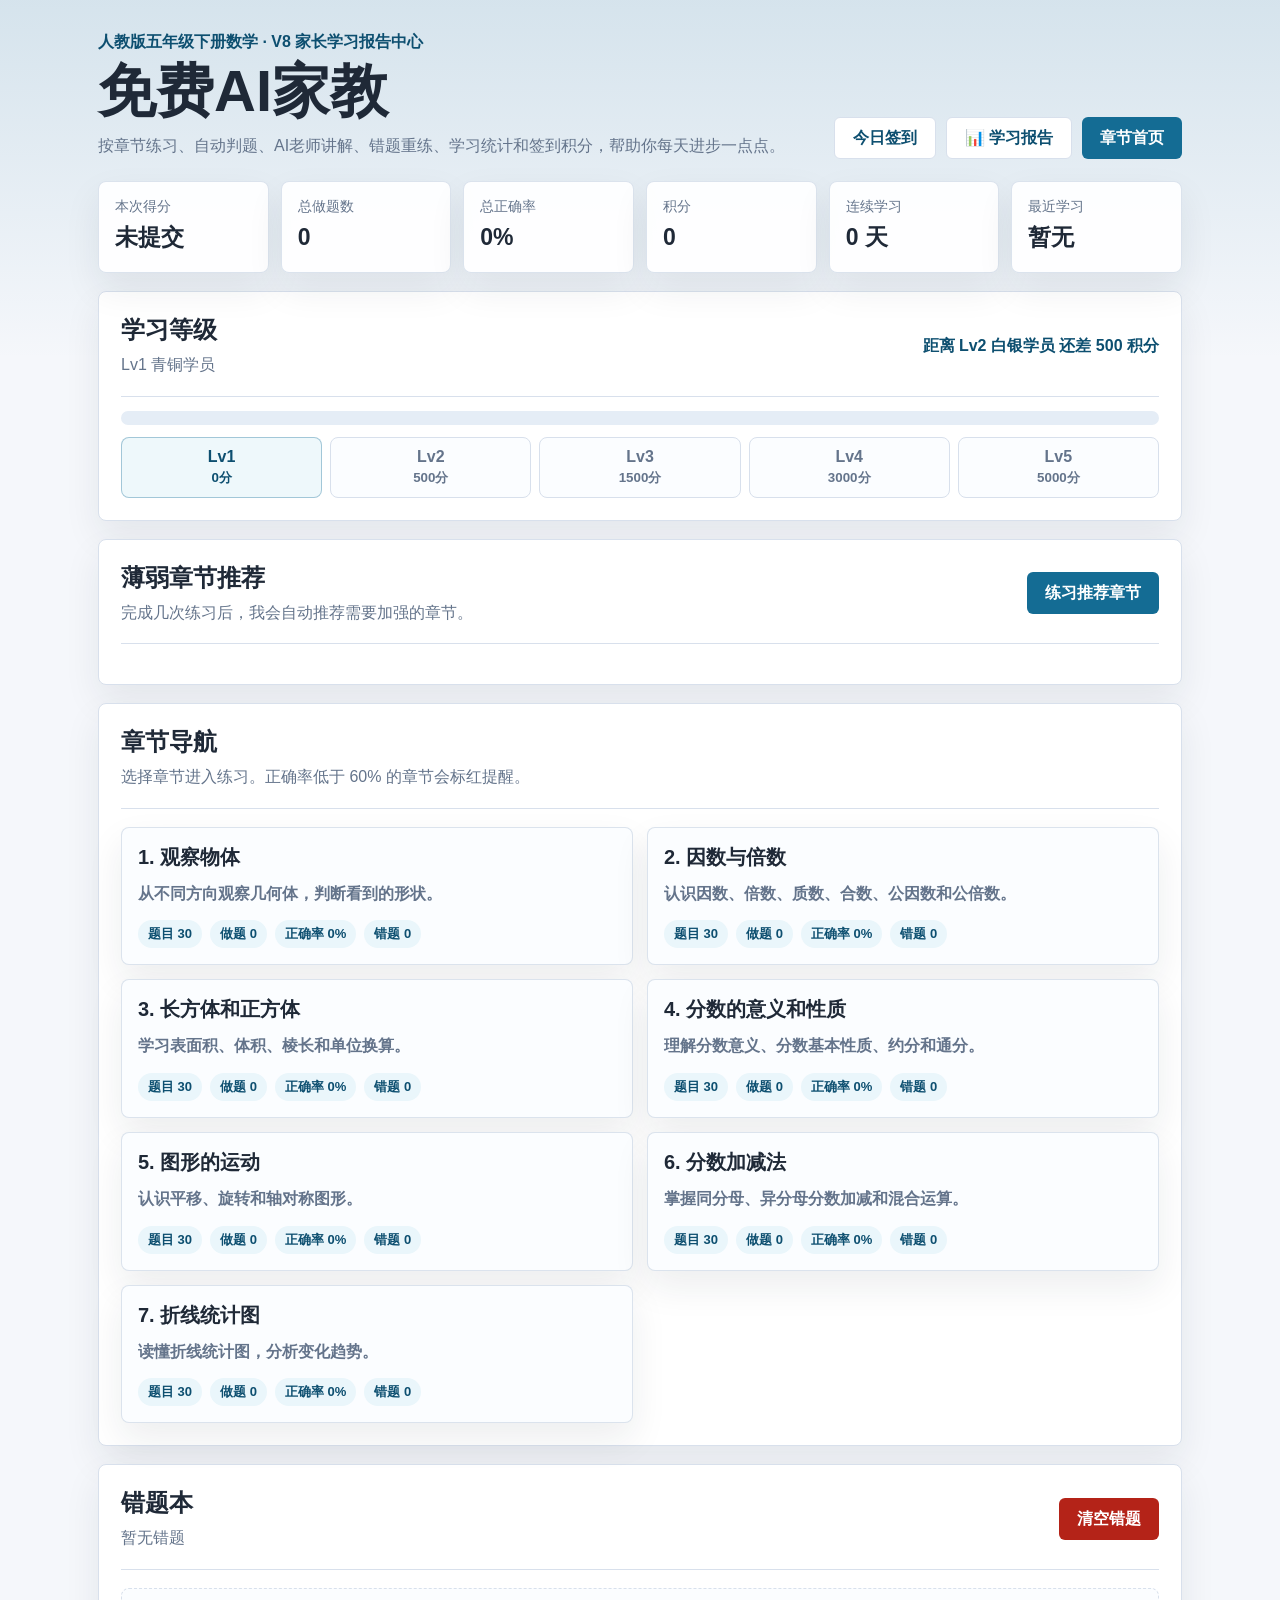
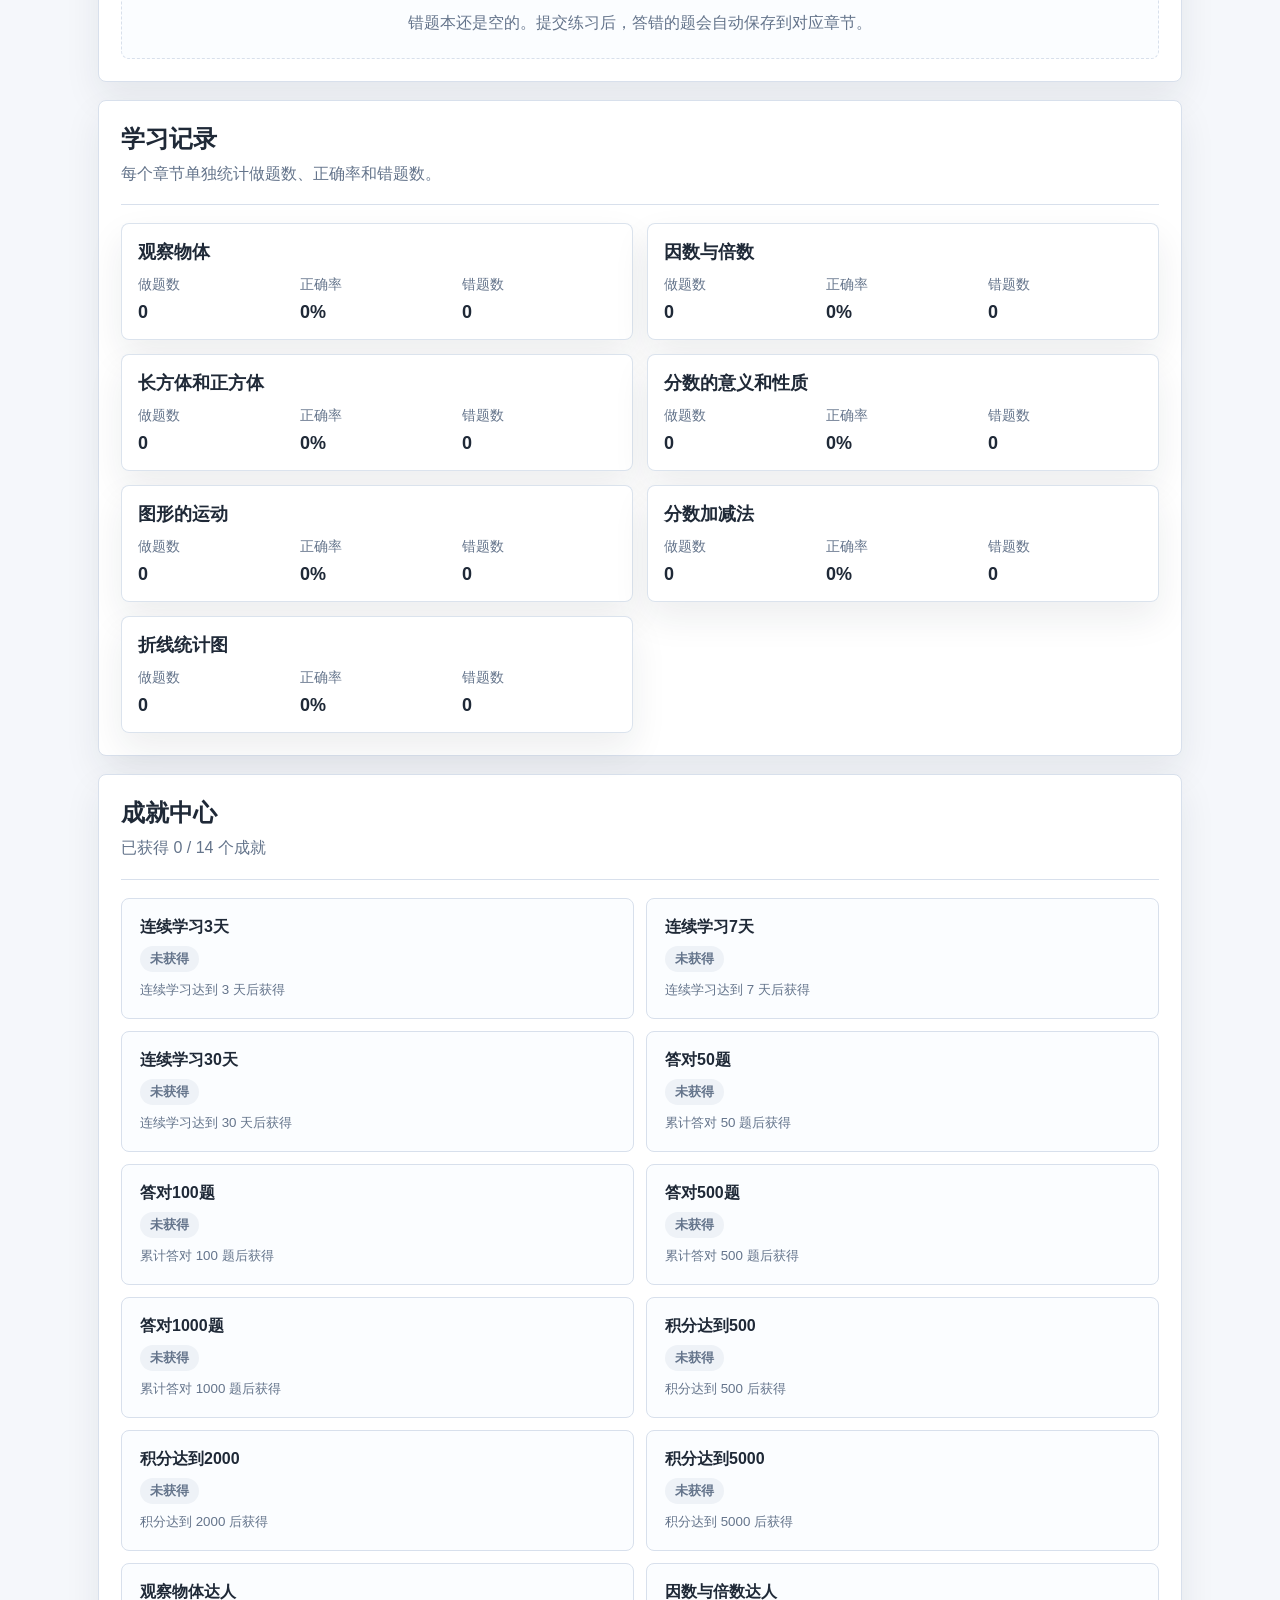
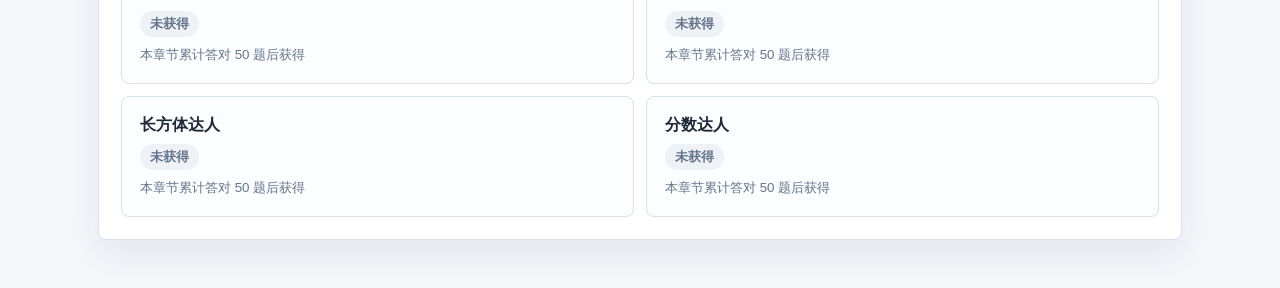
==== index.html @ 7b7eaa18 "更新到免费AI家教V8" ====
<!DOCTYPE html>
<html lang="zh-CN">
<head>
  <meta charset="UTF-8">
  <meta name="viewport" content="width=device-width, initial-scale=1.0">
  <title>免费AI家教 V8</title>
  <link rel="stylesheet" href="style.css">
</head>
<body>
  <main class="page">
    <header class="hero">
      <div>
        <p class="tag">人教版五年级下册数学 · V8 家长学习报告中心</p>
        <h1>免费AI家教</h1>
        <p class="intro">按章节练习、自动判题、AI老师讲解、错题重练、学习统计和签到积分，帮助你每天进步一点点。</p>
      </div>
      <div class="hero-actions">
        <button id="signBtn" class="secondary-btn" type="button">今日签到</button>
        <button id="reportBtn" class="secondary-btn" type="button">📊 学习报告</button>
        <button id="homeBtn" type="button">章节首页</button>
      </div>
    </header>

    <section class="stats-grid" aria-label="签到积分">
      <article class="stat-card"><span>本次得分</span><strong id="scoreText">未提交</strong></article>
      <article class="stat-card"><span>总做题数</span><strong id="totalAnswered">0</strong></article>
      <article class="stat-card"><span>总正确率</span><strong id="accuracyRate">0%</strong></article>
      <article class="stat-card"><span>积分</span><strong id="pointsText">0</strong></article>
      <article class="stat-card"><span>连续学习</span><strong id="streakText">0 天</strong></article>
      <article class="stat-card"><span>最近学习</span><strong id="lastStudyTime">暂无</strong></article>
    </section>

    <section class="panel level-panel" aria-labelledby="levelTitle">
      <div class="panel-head">
        <div>
          <h2 id="levelTitle">学习等级</h2>
          <p id="levelName">Lv1 青铜学员</p>
        </div>
        <strong id="nextLevelText" class="level-next">距离下一等级还差 500 积分</strong>
      </div>
      <div class="level-progress" aria-label="升级进度">
        <span id="levelProgressBar"></span>
      </div>
      <div class="level-scale" id="levelScale"></div>
    </section>

    <section class="panel" aria-labelledby="recommendTitle">
      <div class="panel-head">
        <div>
          <h2 id="recommendTitle">薄弱章节推荐</h2>
          <p id="weakRecommendation">完成几次练习后，我会自动推荐需要加强的章节。</p>
        </div>
        <button id="weakPracticeBtn" type="button">练习推荐章节</button>
      </div>
    </section>

    <section id="chapterHome" class="panel" aria-labelledby="chapterHomeTitle">
      <div class="panel-head">
        <div>
          <h2 id="chapterHomeTitle">章节导航</h2>
          <p>选择章节进入练习。正确率低于 60% 的章节会标红提醒。</p>
        </div>
      </div>
      <div id="chapterGrid" class="chapter-grid"></div>
    </section>

    <section id="quizPanel" class="panel hidden" aria-labelledby="quizTitle">
      <div class="panel-head">
        <div>
          <p id="chapterBreadcrumb" class="breadcrumb">章节题库</p>
          <h2 id="quizTitle">做题练习</h2>
          <p id="quizTip">每次随机显示 10 题，答对 1 题获得 10 积分。</p>
        </div>
        <div class="panel-actions">
          <button id="wrongOnlyBtn" class="secondary-btn" type="button">只练错题</button>
          <button id="newQuizBtn" class="secondary-btn" type="button">随机换题</button>
          <button id="submitBtn" type="button">提交判分</button>
        </div>
      </div>

      <div class="difficulty-tabs" aria-label="题型难度">
        <button class="difficulty-btn active" data-difficulty="基础题" type="button">基础题</button>
        <button class="difficulty-btn" data-difficulty="提高题" type="button">提高题</button>
        <button class="difficulty-btn" data-difficulty="易错题" type="button">易错题</button>
      </div>

      <form id="quizForm" class="question-list"></form>
      <div id="resultBox" class="result-box hidden"></div>
    </section>

    <section class="panel" aria-labelledby="wrongTitle">
      <div class="panel-head">
        <div>
          <h2 id="wrongTitle">错题本</h2>
          <p id="wrongCount">暂无错题</p>
        </div>
        <button id="clearWrongBtn" class="danger-btn" type="button">清空错题</button>
      </div>
      <div id="wrongBookList" class="wrong-list"></div>
    </section>

    <section class="panel" aria-labelledby="recordTitle">
      <div class="panel-head">
        <div>
          <h2 id="recordTitle">学习记录</h2>
          <p>每个章节单独统计做题数、正确率和错题数。</p>
        </div>
      </div>
      <div id="chapterRecordList" class="record-list"></div>
    </section>
    <section class="panel" aria-labelledby="achievementTitle">
      <div class="panel-head">
        <div>
          <h2 id="achievementTitle">成就中心</h2>
          <p id="achievementSummary">完成练习后会自动点亮成就。</p>
        </div>
      </div>
      <div id="achievementList" class="achievement-list"></div>
    </section>

    <section id="reportPage" class="panel report-page hidden" aria-labelledby="reportTitle">
      <div class="panel-head">
        <div>
          <h2 id="reportTitle">家长学习报告中心</h2>
          <p>查看孩子今日、本周、本月学习表现、章节掌握情况和成长趋势。</p>
        </div>
        <div class="panel-actions">
          <button id="backHomeFromReportBtn" class="secondary-btn" type="button">返回首页</button>
          <button id="exportPdfBtn" class="secondary-btn" type="button">导出 PDF</button>
          <button id="exportExcelBtn" type="button">导出 Excel</button>
        </div>
      </div>
      <div id="studyReport" class="report-grid"></div>
      <div id="chapterAnalysis" class="analysis-grid"></div>
      <div id="knowledgeTopList" class="knowledge-top"></div>
      <div id="trendCharts" class="trend-grid"></div>
      <div id="parentAdvice" class="parent-advice"></div>
    </section>
  </main>

  <script src="v5-bank.js"></script>
  <script src="script.js"></script>
</body>
</html>
---- style.css ----
:root {
  --bg: #f5f7fb;
  --card: #ffffff;
  --text: #1f2937;
  --muted: #64748b;
  --border: #d8e0ec;
  --primary: #146c94;
  --primary-dark: #0d4f70;
  --accent: #f59e0b;
  --good: #15803d;
  --bad: #b42318;
  --shadow: 0 16px 36px rgba(31, 41, 55, 0.08);
}

* { box-sizing: border-box; }

body {
  margin: 0;
  font-family: "Microsoft YaHei", "PingFang SC", Arial, sans-serif;
  color: var(--text);
  background: linear-gradient(180deg, rgba(20, 108, 148, 0.14), rgba(245, 247, 251, 0) 360px), var(--bg);
}

button, input, select, textarea { font: inherit; }
textarea { resize: vertical; }

button {
  min-height: 42px;
  padding: 0 18px;
  border: 0;
  border-radius: 6px;
  color: #fff;
  background: var(--primary);
  cursor: pointer;
  font-weight: 700;
}

button:hover { background: var(--primary-dark); }
button:disabled { cursor: not-allowed; opacity: 0.62; }

.link-button {
  display: inline-flex;
  align-items: center;
  min-height: 42px;
  padding: 0 18px;
  border-radius: 6px;
  color: #fff;
  background: var(--primary);
  text-decoration: none;
  font-weight: 700;
}

.link-button:hover { background: var(--primary-dark); }

.secondary-btn, .difficulty-btn {
  color: var(--primary-dark);
  background: #fff;
  border: 1px solid var(--border);
}

.secondary-btn:hover, .difficulty-btn:hover { background: #eef8fb; }
.danger-btn { background: var(--bad); }
.danger-btn:hover { background: #8f1d15; }

.page {
  width: min(1120px, 100%);
  margin: 0 auto;
  padding: 32px 18px 48px;
}

.hero {
  display: flex;
  align-items: flex-end;
  justify-content: space-between;
  gap: 20px;
  margin-bottom: 22px;
}

.tag, .breadcrumb {
  margin: 0 0 8px;
  color: var(--primary-dark);
  font-weight: 700;
}

h1, h2, h3, p { margin-top: 0; }
h1 { margin-bottom: 10px; font-size: clamp(34px, 7vw, 58px); line-height: 1.05; }
h2 { margin-bottom: 6px; font-size: 24px; }
.intro { max-width: 760px; margin-bottom: 0; color: var(--muted); line-height: 1.7; }

.hero-actions, .panel-actions, .form-actions {
  display: flex;
  flex-wrap: wrap;
  justify-content: flex-end;
  gap: 10px;
}

.stats-grid {
  display: grid;
  grid-template-columns: repeat(6, minmax(0, 1fr));
  gap: 12px;
  margin-bottom: 18px;
}

.stat-card, .chapter-card, .record-card, .manage-card {
  padding: 16px;
  border: 1px solid rgba(216, 224, 236, 0.9);
  border-radius: 8px;
  background: rgba(255, 255, 255, 0.92);
  box-shadow: var(--shadow);
}

.stat-card { min-height: 92px; }
.stat-card span, .record-card span { display: block; margin-bottom: 8px; color: var(--muted); font-size: 14px; }
.stat-card strong { font-size: 23px; line-height: 1.2; }

.level-panel .panel-head { margin-bottom: 14px; }
.level-next { color: var(--primary-dark); line-height: 1.5; }
.level-progress {
  height: 14px;
  overflow: hidden;
  border-radius: 999px;
  background: #e5edf6;
}
.level-progress span {
  display: block;
  width: 0;
  height: 100%;
  border-radius: inherit;
  background: linear-gradient(90deg, var(--primary), var(--accent));
  transition: width 0.3s ease;
}
.level-scale {
  display: grid;
  grid-template-columns: repeat(5, 1fr);
  gap: 8px;
  margin-top: 12px;
}
.level-scale span {
  display: grid;
  gap: 3px;
  padding: 10px;
  border: 1px solid var(--border);
  border-radius: 8px;
  color: var(--muted);
  background: #fbfdff;
  text-align: center;
  font-weight: 700;
}
.level-scale span.active {
  color: var(--primary-dark);
  border-color: rgba(20, 108, 148, 0.35);
  background: #eef8fb;
}
.level-scale small { font-weight: 600; }

.panel {
  margin-top: 18px;
  padding: 22px;
  border: 1px solid var(--border);
  border-radius: 8px;
  background: var(--card);
  box-shadow: var(--shadow);
}

.panel-head {
  display: flex;
  align-items: center;
  justify-content: space-between;
  gap: 14px;
  padding-bottom: 18px;
  margin-bottom: 18px;
  border-bottom: 1px solid var(--border);
}

.panel-head p { margin-bottom: 0; color: var(--muted); line-height: 1.6; }

.chapter-grid, .record-list {
  display: grid;
  grid-template-columns: repeat(2, minmax(0, 1fr));
  gap: 14px;
}

.chapter-card {
  text-align: left;
  color: var(--text);
  background: #fbfdff;
}

.chapter-card:hover { background: #eef8fb; }
.chapter-card.low-accuracy,
.record-card.low-accuracy {
  border-color: rgba(180, 35, 24, 0.46);
  background: #fff7f7;
}

.chapter-card.low-accuracy .pill,
.record-card.low-accuracy strong {
  color: var(--bad);
}
.chapter-card h3 { margin-bottom: 10px; font-size: 20px; }
.chapter-card p { margin-bottom: 14px; color: var(--muted); line-height: 1.6; }

.chapter-mini-stats, .difficulty-tabs {
  display: flex;
  flex-wrap: wrap;
  gap: 8px;
}

.difficulty-tabs { margin-bottom: 16px; }
.difficulty-btn.active { color: #fff; background: var(--primary); border-color: var(--primary); }

.pill, .topic {
  display: inline-flex;
  align-items: center;
  min-height: 28px;
  padding: 4px 10px;
  border-radius: 999px;
  color: var(--primary-dark);
  background: #eaf6fb;
  font-size: 13px;
  font-weight: 700;
}

.question-list, .wrong-list, .manage-list, .wrong-group, .achievement-list, .report-grid, .analysis-grid, .trend-grid { display: grid; gap: 12px; }
.achievement-list { grid-template-columns: repeat(2, minmax(0, 1fr)); }
.report-grid { grid-template-columns: repeat(3, minmax(0, 1fr)); }
.analysis-grid { grid-template-columns: repeat(2, minmax(0, 1fr)); margin-top: 12px; }
.trend-grid { grid-template-columns: repeat(3, minmax(0, 1fr)); margin-top: 12px; }

.question-card, .wrong-card, .achievement-card, .report-card, .advice-card, .analysis-card, .knowledge-card, .trend-card {
  padding: 18px;
  border: 1px solid var(--border);
  border-radius: 8px;
  background: #fbfdff;
}

.achievement-card {
  display: grid;
  gap: 8px;
}
.achievement-card span {
  width: fit-content;
  padding: 4px 10px;
  border-radius: 999px;
  color: var(--muted);
  background: #eef2f7;
  font-size: 13px;
  font-weight: 700;
}
.achievement-card small { color: var(--muted); line-height: 1.5; }
.achievement-card.earned {
  border-color: rgba(21, 128, 61, 0.35);
  background: #f0fdf4;
}
.achievement-card.earned span {
  color: var(--good);
  background: #dcfce7;
}
.report-card h3, .advice-card h3 { margin-bottom: 12px; font-size: 18px; }
.analysis-card h3, .knowledge-card h3, .trend-card h3 { margin-bottom: 10px; font-size: 18px; }
.analysis-card strong { display: block; margin-bottom: 8px; font-size: 20px; color: var(--primary-dark); }
.analysis-card.weak strong { color: var(--bad); }
.analysis-card p, .knowledge-card p { margin-bottom: 0; color: var(--muted); line-height: 1.65; }
.report-line {
  display: flex;
  justify-content: space-between;
  gap: 12px;
  padding: 8px 0;
  border-bottom: 1px solid rgba(216, 224, 236, 0.7);
}
.report-line:last-child { border-bottom: 0; }
.report-line span { color: var(--muted); }
.parent-advice { margin-top: 12px; }
.advice-card p { margin-bottom: 10px; line-height: 1.75; }
.advice-card ul { margin: 8px 0 12px; padding-left: 22px; line-height: 1.8; }
.knowledge-top { margin-top: 12px; }
.knowledge-card ol { margin: 0; padding-left: 22px; }
.knowledge-card li {
  display: flex;
  justify-content: space-between;
  gap: 14px;
  padding: 8px 0;
  border-bottom: 1px solid rgba(216, 224, 236, 0.7);
}
.knowledge-card li:last-child { border-bottom: 0; }
.line-chart {
  width: 100%;
  min-height: 130px;
}
.line-chart line {
  stroke: #d8e0ec;
  stroke-width: 1.5;
}
.line-chart polyline {
  fill: none;
  stroke: var(--primary);
  stroke-width: 3;
  stroke-linecap: round;
  stroke-linejoin: round;
}
.line-chart circle {
  fill: var(--accent);
  stroke: #fff;
  stroke-width: 2;
}

.question-title, .wrong-title { margin: 10px 0 14px; font-size: 18px; line-height: 1.6; }
.options { display: grid; grid-template-columns: repeat(2, minmax(0, 1fr)); gap: 10px; }
.option {
  display: flex;
  gap: 10px;
  align-items: flex-start;
  min-height: 48px;
  padding: 12px;
  border: 1px solid var(--border);
  border-radius: 8px;
  background: #fff;
  cursor: pointer;
}
.option input { margin-top: 3px; }
.question-card.correct { border-color: rgba(21, 128, 61, 0.42); background: #f0fdf4; }
.question-card.wrong { border-color: rgba(180, 35, 24, 0.36); background: #fff7f7; }

.question-actions {
  display: flex;
  flex-wrap: wrap;
  gap: 10px;
  margin-top: 12px;
}

.question-actions button {
  min-height: 40px;
}

.analysis {
  display: none;
  margin-top: 14px;
  padding: 12px;
  border-left: 4px solid var(--accent);
  border-radius: 6px;
  background: #fffbeb;
  line-height: 1.7;
}
.analysis.show { display: block; }
.ai-teacher h4 {
  margin: 0 0 10px;
  font-size: 18px;
}
.ai-teacher p {
  margin: 8px 0 0;
}
.answer-mark { margin-top: 12px; font-weight: 700; line-height: 1.6; }
.answer-mark.good { color: var(--good); }
.answer-mark.bad { color: var(--bad); }

.result-box {
  margin-top: 18px;
  padding: 16px;
  border: 1px solid rgba(20, 108, 148, 0.28);
  border-radius: 8px;
  background: #eef8fb;
  color: var(--primary-dark);
  font-weight: 700;
  line-height: 1.7;
}

.record-card h3, .wrong-group-title { margin-bottom: 12px; font-size: 18px; }
.record-line { display: grid; grid-template-columns: repeat(3, 1fr); gap: 8px; }
.record-line strong { display: block; font-size: 18px; }
.wrong-card p { margin-bottom: 8px; line-height: 1.7; }
.wrong-card .practice-wrong { margin-top: 8px; }

.teacher-modal {
  position: fixed;
  inset: 0;
  z-index: 50;
  display: none;
  align-items: center;
  justify-content: center;
  padding: 18px;
}

.teacher-modal.show { display: flex; }

.teacher-modal-backdrop {
  position: absolute;
  inset: 0;
  background: rgba(15, 23, 42, 0.52);
}

.teacher-modal-panel {
  position: relative;
  width: min(760px, 100%);
  max-height: min(86vh, 720px);
  overflow: auto;
  border-radius: 8px;
  background: #fff;
  box-shadow: 0 24px 70px rgba(15, 23, 42, 0.28);
}

.teacher-modal-head {
  position: sticky;
  top: 0;
  z-index: 1;
  display: flex;
  align-items: center;
  justify-content: space-between;
  gap: 12px;
  padding: 16px 18px;
  border-bottom: 1px solid var(--border);
  background: #fff;
}

.teacher-modal-title {
  margin: 0;
  font-size: 20px;
}

.teacher-modal-close {
  width: 40px;
  height: 40px;
  padding: 0;
  border-radius: 50%;
  font-size: 24px;
  line-height: 1;
}

.teacher-modal-body {
  display: grid;
  gap: 12px;
  padding: 18px;
}

.teacher-question,
.teacher-step {
  padding: 14px;
  border: 1px solid var(--border);
  border-radius: 8px;
  background: #fbfdff;
}

.teacher-question h3 {
  margin: 10px 0;
  line-height: 1.6;
}

.teacher-step strong {
  color: var(--primary-dark);
}

.teacher-step p {
  margin-top: 8px;
  line-height: 1.75;
}

.question-editor, .manager-filters {
  display: grid;
  grid-template-columns: repeat(2, minmax(0, 1fr));
  gap: 14px;
}

.question-editor label, .manager-filters label, .import-row label {
  display: grid;
  gap: 7px;
  color: var(--muted);
  font-weight: 700;
}

.question-editor input, .question-editor select, .question-editor textarea,
.manager-filters select, .import-row input {
  width: 100%;
  min-height: 42px;
  padding: 9px 11px;
  border: 1px solid var(--border);
  border-radius: 6px;
  background: #fff;
  color: var(--text);
}

.wide { grid-column: 1 / -1; }
.import-row { margin: 16px 0; display: grid; gap: 8px; }
.import-row p { margin-bottom: 0; color: var(--muted); line-height: 1.6; }
.manager-filters { margin-bottom: 14px; }

.manage-card h3 { margin-bottom: 8px; font-size: 17px; line-height: 1.5; }
.manage-meta { display: flex; flex-wrap: wrap; gap: 8px; margin-bottom: 10px; }
.manage-actions { display: flex; flex-wrap: wrap; gap: 8px; margin-top: 12px; }

.empty-state {
  padding: 24px;
  text-align: center;
  color: var(--muted);
  border: 1px dashed var(--border);
  border-radius: 8px;
  background: #fbfdff;
}

.hidden { display: none; }

@media (max-width: 920px) {
  .stats-grid { grid-template-columns: repeat(3, minmax(0, 1fr)); }
}

@media (max-width: 720px) {
  .page { padding: 24px 12px 36px; }
  .hero, .panel-head { display: grid; align-items: stretch; }
  .hero-actions, .panel-actions, .form-actions { justify-content: stretch; }
  .hero-actions button, .panel-actions button, .panel-head button, .form-actions button { width: 100%; }
  .stats-grid, .chapter-grid, .record-list, .question-editor, .manager-filters, .achievement-list, .report-grid, .analysis-grid, .trend-grid, .level-scale { grid-template-columns: 1fr; }
  .panel { padding: 16px; }
  .options { grid-template-columns: 1fr; }
  .question-actions { display: grid; grid-template-columns: 1fr; }
  .teacher-modal { padding: 10px; align-items: flex-end; }
  .teacher-modal-panel { max-height: 92vh; }
  .record-line { grid-template-columns: 1fr; }
}

@media print {
  body { background: #fff; }
  .hero,
  .stats-grid,
  .level-panel,
  #chapterHome,
  #quizPanel,
  [aria-labelledby="recommendTitle"],
  [aria-labelledby="wrongTitle"],
  [aria-labelledby="recordTitle"],
  [aria-labelledby="achievementTitle"],
  .report-page .panel-actions {
    display: none !important;
  }
  .page { width: 100%; padding: 0; }
  .report-page {
    display: block !important;
    margin: 0;
    border: 0;
    box-shadow: none;
  }
  .report-grid, .analysis-grid, .trend-grid {
    grid-template-columns: repeat(2, minmax(0, 1fr));
  }
}
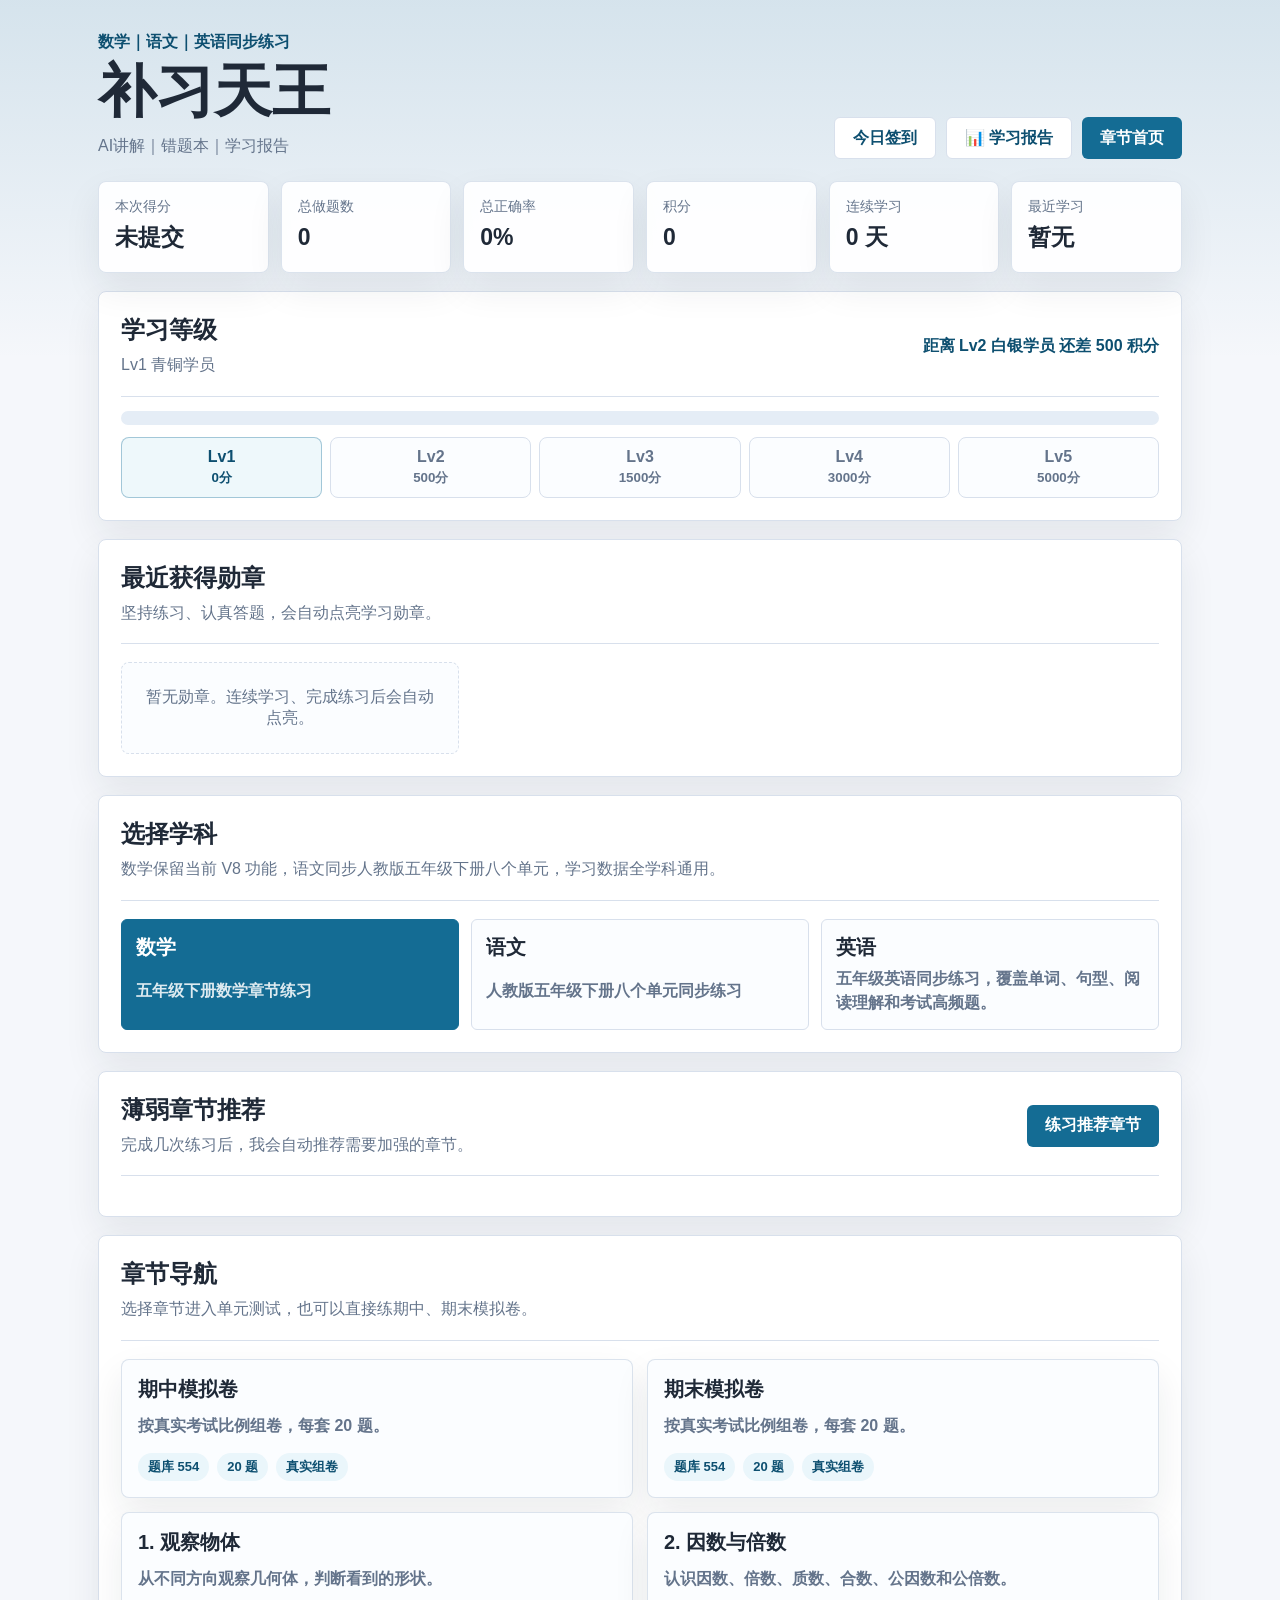
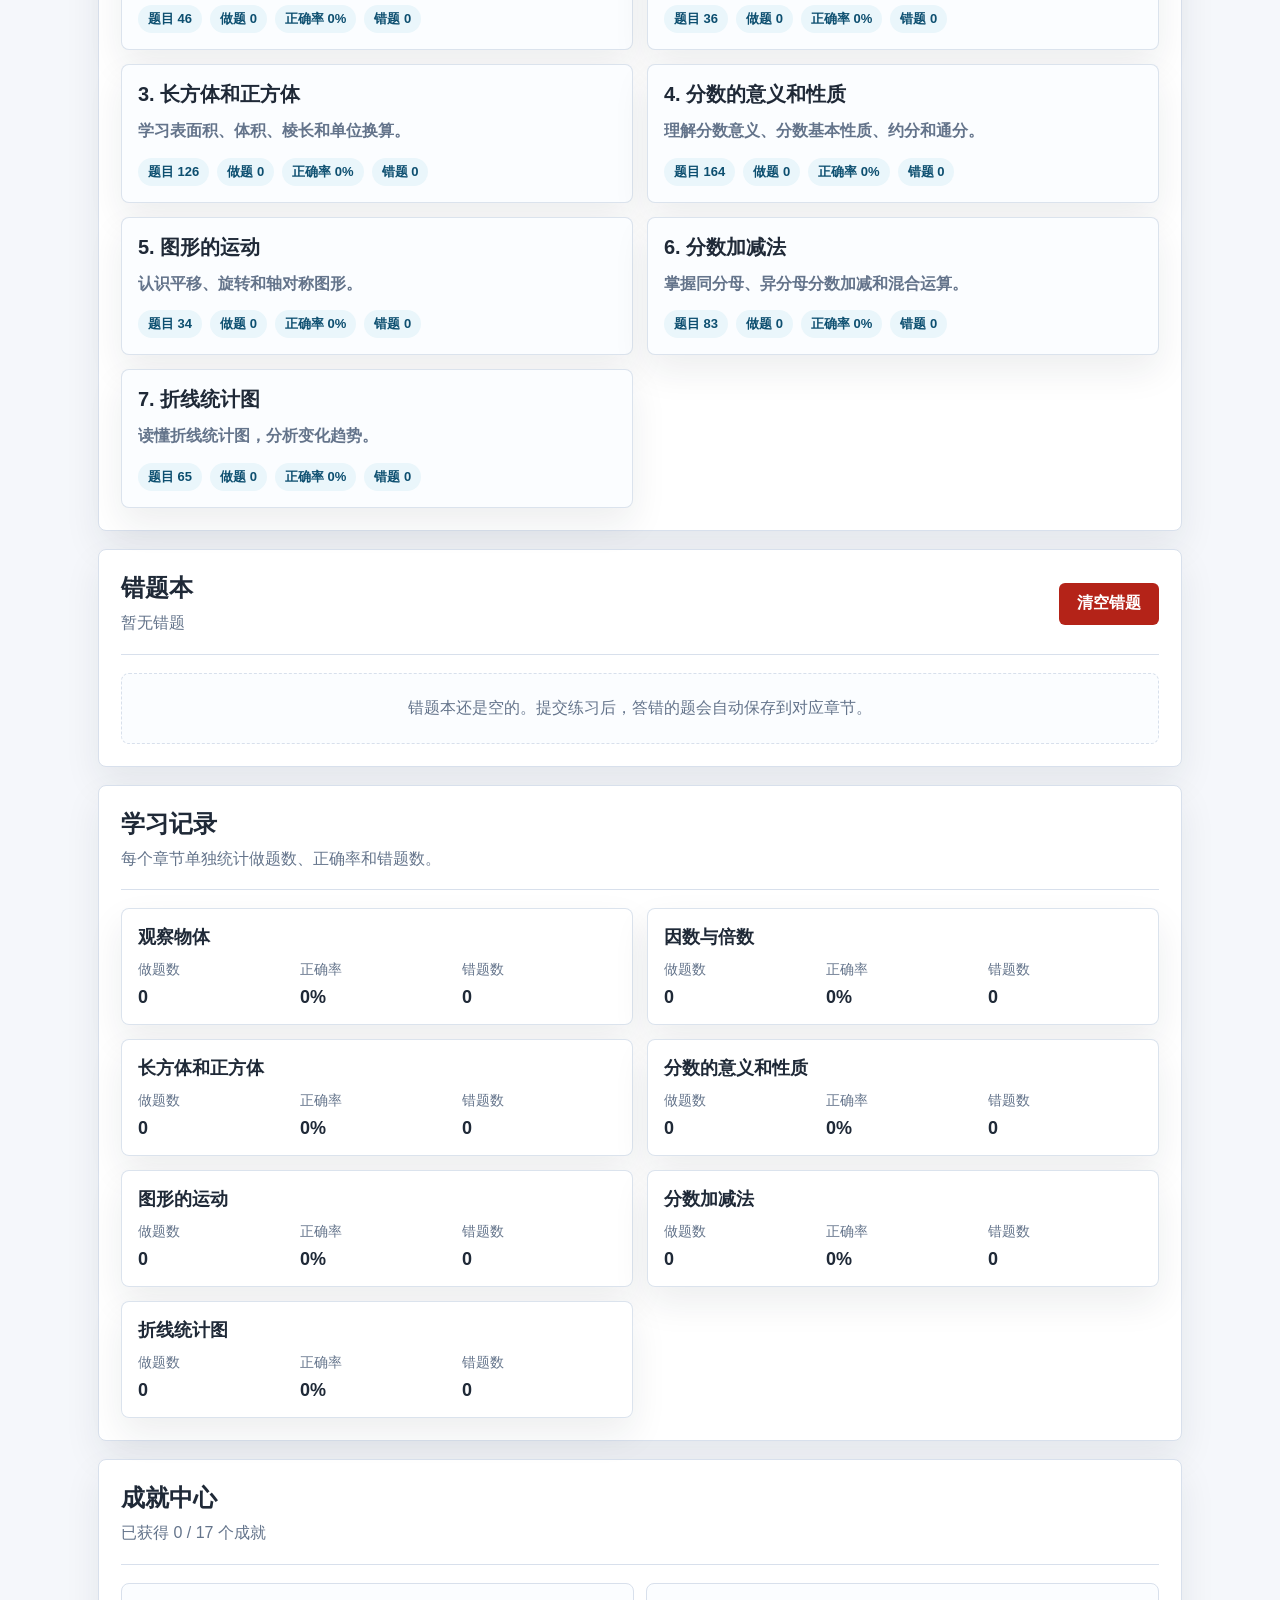
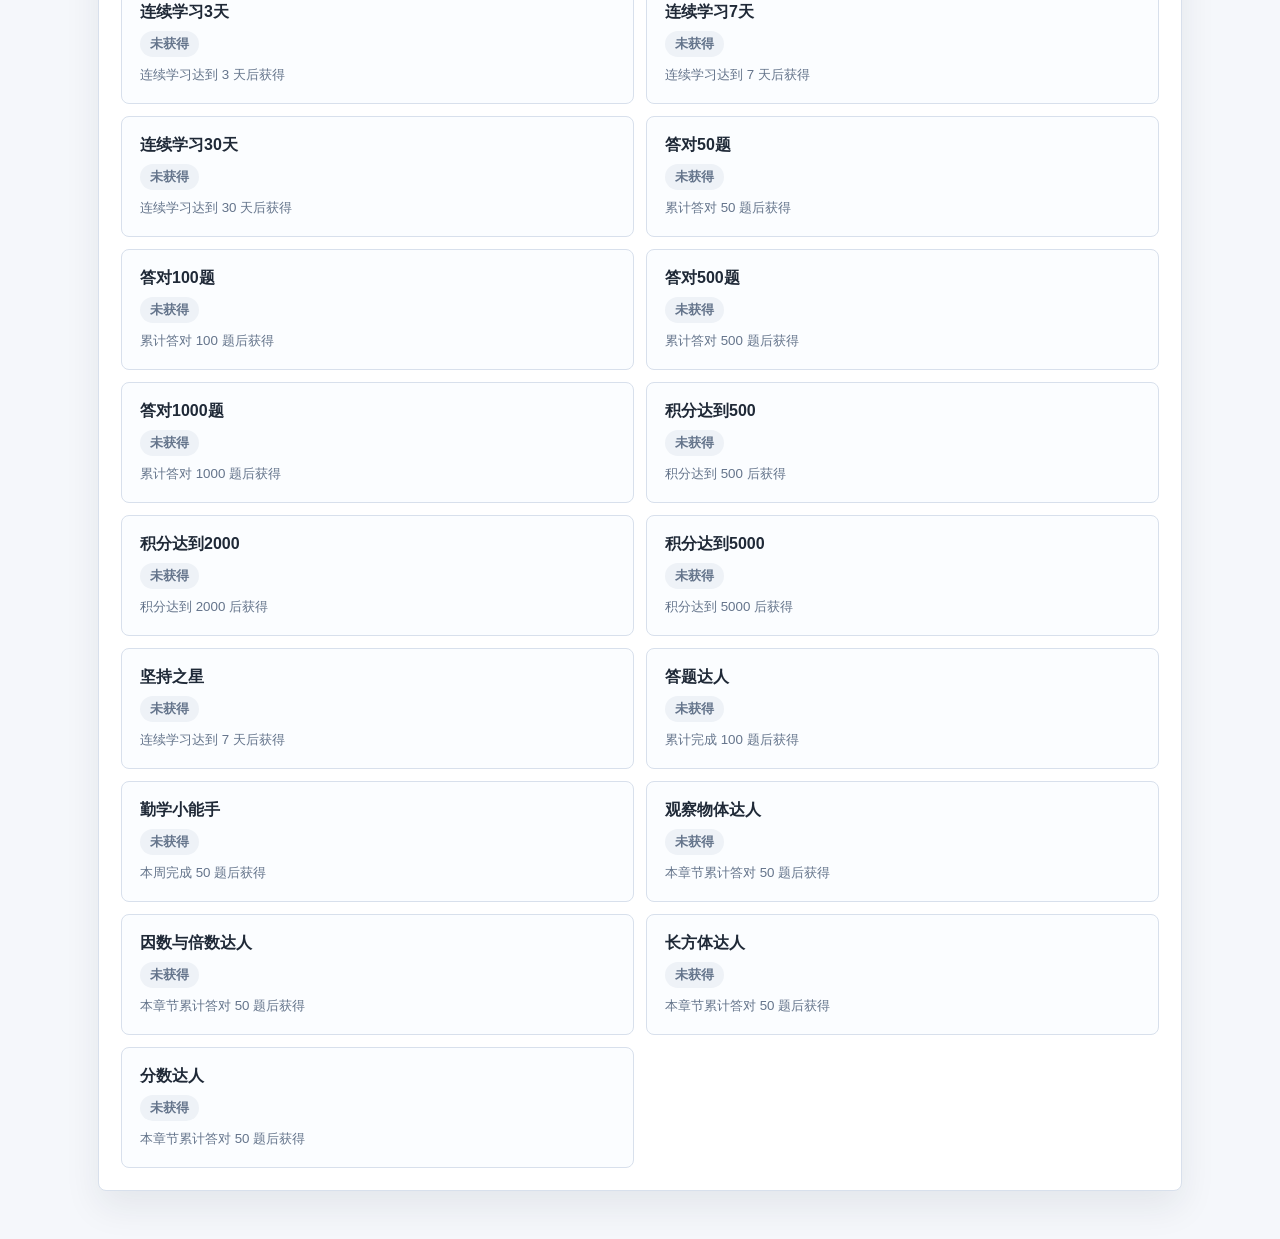
==== commit 31ab0b90: "更新补习天王最新版本" ====
--- a/index.html
+++ b/index.html
@@ -3,16 +3,16 @@
 <head>
   <meta charset="UTF-8">
   <meta name="viewport" content="width=device-width, initial-scale=1.0">
-  <title>免费AI家教 V8</title>
+  <title>补习天王 V16</title>
   <link rel="stylesheet" href="style.css">
 </head>
 <body>
   <main class="page">
     <header class="hero">
       <div>
-        <p class="tag">人教版五年级下册数学 · V8 家长学习报告中心</p>
-        <h1>免费AI家教</h1>
-        <p class="intro">按章节练习、自动判题、AI老师讲解、错题重练、学习统计和签到积分，帮助你每天进步一点点。</p>
+        <p class="tag">数学｜语文｜英语同步练习</p>
+        <h1>补习天王</h1>
+        <p class="intro">AI讲解｜错题本｜学习报告</p>
       </div>
       <div class="hero-actions">
         <button id="signBtn" class="secondary-btn" type="button">今日签到</button>
@@ -44,6 +44,26 @@
       <div class="level-scale" id="levelScale"></div>
     </section>
 
+    <section class="panel medal-panel" aria-labelledby="recentMedalTitle">
+      <div class="panel-head">
+        <div>
+          <h2 id="recentMedalTitle">最近获得勋章</h2>
+          <p>坚持练习、认真答题，会自动点亮学习勋章。</p>
+        </div>
+      </div>
+      <div id="recentMedalList" class="recent-medal-list"></div>
+    </section>
+
+    <section class="panel" aria-labelledby="subjectTitle">
+      <div class="panel-head">
+        <div>
+          <h2 id="subjectTitle">选择学科</h2>
+          <p>数学保留当前 V8 功能，语文同步人教版五年级下册八个单元，学习数据全学科通用。</p>
+        </div>
+      </div>
+      <div id="subjectTabs" class="subject-tabs"></div>
+    </section>
+
     <section class="panel" aria-labelledby="recommendTitle">
       <div class="panel-head">
         <div>
@@ -58,10 +78,22 @@
       <div class="panel-head">
         <div>
           <h2 id="chapterHomeTitle">章节导航</h2>
-          <p>选择章节进入练习。正确率低于 60% 的章节会标红提醒。</p>
+          <p>选择章节进入单元测试，也可以直接练期中、期末模拟卷。</p>
         </div>
       </div>
       <div id="chapterGrid" class="chapter-grid"></div>
+    </section>
+
+    <section id="modulePanel" class="panel hidden" aria-labelledby="moduleTitle">
+      <div class="panel-head">
+        <div>
+          <p id="moduleBreadcrumb" class="breadcrumb">语文单元</p>
+          <h2 id="moduleTitle">单元专项</h2>
+          <p>选择专项模块进入练习：生字词、课文理解、阅读理解、单元测试。</p>
+        </div>
+        <button id="moduleBackBtn" class="secondary-btn" type="button">返回单元</button>
+      </div>
+      <div id="moduleGrid" class="chapter-grid"></div>
     </section>
 
     <section id="quizPanel" class="panel hidden" aria-labelledby="quizTitle">
--- a/style.css
+++ b/style.css
@@ -180,6 +180,43 @@
   gap: 14px;
 }
 
+.subject-tabs {
+  display: grid;
+  grid-template-columns: repeat(3, minmax(0, 1fr));
+  gap: 12px;
+}
+
+.subject-tab {
+  display: grid;
+  gap: 6px;
+  min-height: 84px;
+  padding: 14px;
+  color: var(--text);
+  text-align: left;
+  border: 1px solid var(--border);
+  background: #fbfdff;
+}
+
+.subject-tab strong {
+  font-size: 20px;
+}
+
+.subject-tab span {
+  color: var(--muted);
+  line-height: 1.5;
+  font-weight: 600;
+}
+
+.subject-tab.active {
+  color: #fff;
+  border-color: var(--primary);
+  background: var(--primary);
+}
+
+.subject-tab.active span {
+  color: rgba(255, 255, 255, 0.86);
+}
+
 .chapter-card {
   text-align: left;
   color: var(--text);
@@ -221,13 +258,14 @@
   font-weight: 700;
 }
 
-.question-list, .wrong-list, .manage-list, .wrong-group, .achievement-list, .report-grid, .analysis-grid, .trend-grid { display: grid; gap: 12px; }
+.question-list, .wrong-list, .manage-list, .wrong-group, .achievement-list, .report-grid, .analysis-grid, .trend-grid, .recent-medal-list { display: grid; gap: 12px; }
 .achievement-list { grid-template-columns: repeat(2, minmax(0, 1fr)); }
-.report-grid { grid-template-columns: repeat(3, minmax(0, 1fr)); }
+.report-grid { grid-template-columns: repeat(4, minmax(0, 1fr)); }
 .analysis-grid { grid-template-columns: repeat(2, minmax(0, 1fr)); margin-top: 12px; }
 .trend-grid { grid-template-columns: repeat(3, minmax(0, 1fr)); margin-top: 12px; }
-
-.question-card, .wrong-card, .achievement-card, .report-card, .advice-card, .analysis-card, .knowledge-card, .trend-card {
+.recent-medal-list { grid-template-columns: repeat(3, minmax(0, 1fr)); }
+
+.question-card, .wrong-card, .achievement-card, .report-card, .advice-card, .analysis-card, .knowledge-card, .trend-card, .medal-card {
   padding: 18px;
   border: 1px solid var(--border);
   border-radius: 8px;
@@ -256,6 +294,15 @@
   color: var(--good);
   background: #dcfce7;
 }
+.medal-card {
+  display: grid;
+  gap: 8px;
+  border-color: rgba(245, 158, 11, 0.42);
+  background: #fffbeb;
+}
+.medal-card strong { color: #92400e; font-size: 18px; }
+.medal-card span { color: var(--text); line-height: 1.5; }
+.medal-card small { color: var(--muted); line-height: 1.5; }
 .report-card h3, .advice-card h3 { margin-bottom: 12px; font-size: 18px; }
 .analysis-card h3, .knowledge-card h3, .trend-card h3 { margin-bottom: 10px; font-size: 18px; }
 .analysis-card strong { display: block; margin-bottom: 8px; font-size: 20px; color: var(--primary-dark); }
@@ -324,12 +371,14 @@
 .question-actions {
   display: flex;
   flex-wrap: wrap;
+  justify-content: center;
   gap: 10px;
   margin-top: 12px;
 }
 
 .question-actions button {
   min-height: 40px;
+  padding: 9px 18px;
 }
 
 .analysis {
@@ -365,6 +414,15 @@
 }
 
 .record-card h3, .wrong-group-title { margin-bottom: 12px; font-size: 18px; }
+.wrong-subject {
+  display: grid;
+  gap: 12px;
+}
+.wrong-subject > h3 {
+  margin: 6px 0 0;
+  color: var(--primary-dark);
+  font-size: 20px;
+}
 .record-line { display: grid; grid-template-columns: repeat(3, 1fr); gap: 8px; }
 .record-line strong { display: block; font-size: 18px; }
 .wrong-card p { margin-bottom: 8px; line-height: 1.7; }
@@ -453,6 +511,11 @@
   line-height: 1.75;
 }
 
+.teacher-step.hint-only p {
+  font-size: 17px;
+  line-height: 1.8;
+}
+
 .question-editor, .manager-filters {
   display: grid;
   grid-template-columns: repeat(2, minmax(0, 1fr));
@@ -506,10 +569,11 @@
   .hero, .panel-head { display: grid; align-items: stretch; }
   .hero-actions, .panel-actions, .form-actions { justify-content: stretch; }
   .hero-actions button, .panel-actions button, .panel-head button, .form-actions button { width: 100%; }
-  .stats-grid, .chapter-grid, .record-list, .question-editor, .manager-filters, .achievement-list, .report-grid, .analysis-grid, .trend-grid, .level-scale { grid-template-columns: 1fr; }
+  .stats-grid, .chapter-grid, .record-list, .subject-tabs, .question-editor, .manager-filters, .achievement-list, .report-grid, .analysis-grid, .trend-grid, .recent-medal-list, .level-scale { grid-template-columns: 1fr; }
   .panel { padding: 16px; }
   .options { grid-template-columns: 1fr; }
-  .question-actions { display: grid; grid-template-columns: 1fr; }
+  .question-actions { display: flex; justify-content: center; }
+  .question-actions button { width: auto; }
   .teacher-modal { padding: 10px; align-items: flex-end; }
   .teacher-modal-panel { max-height: 92vh; }
   .record-line { grid-template-columns: 1fr; }
@@ -520,8 +584,10 @@
   .hero,
   .stats-grid,
   .level-panel,
+  .medal-panel,
   #chapterHome,
   #quizPanel,
+  [aria-labelledby="subjectTitle"],
   [aria-labelledby="recommendTitle"],
   [aria-labelledby="wrongTitle"],
   [aria-labelledby="recordTitle"],
